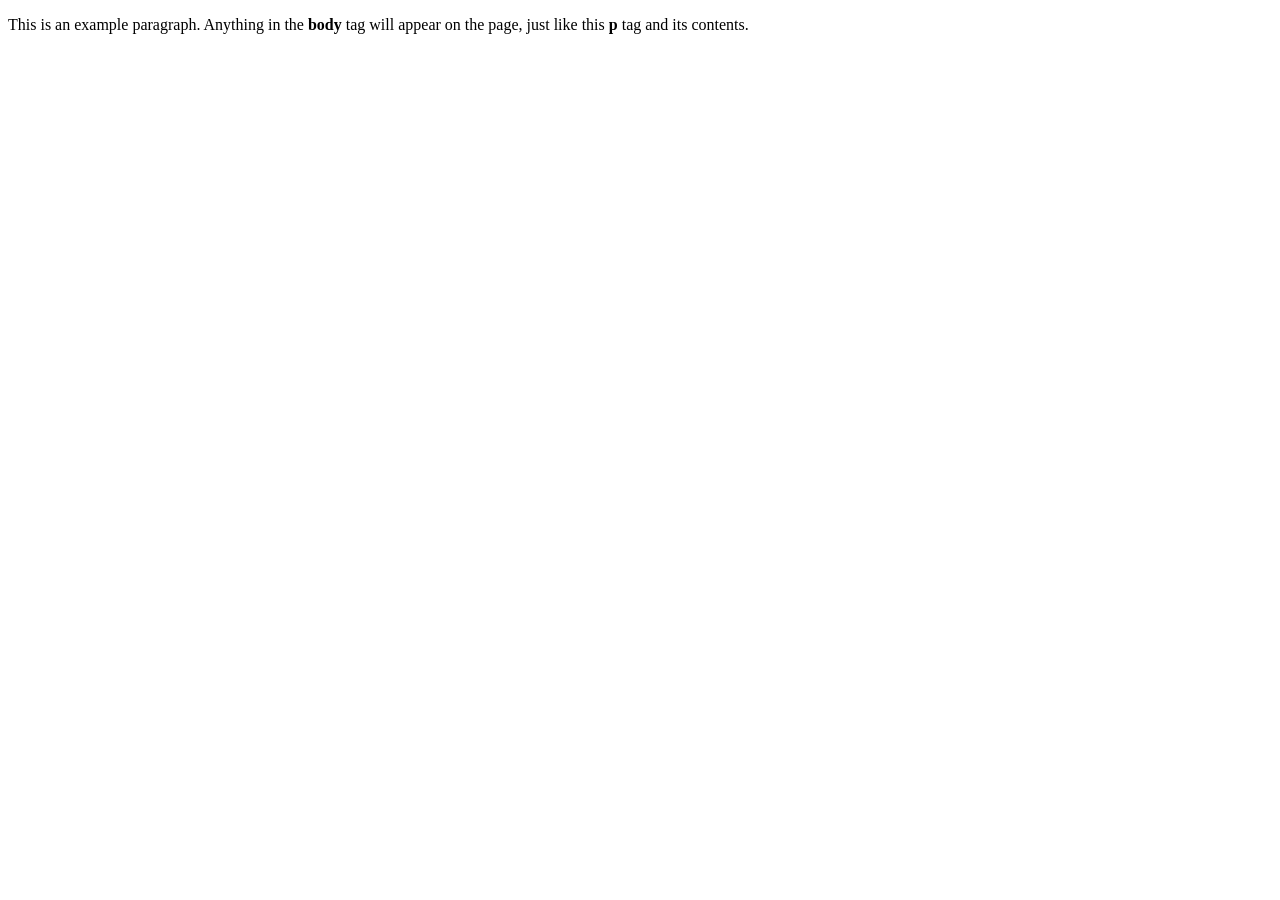
==== Index.html @ 149c7326 "Create Index.html" ====
<!doctype html>
<html>
  <head>
    <title>This is the title of the webpage!</title>
  </head>
  <body>
    <p>This is an example paragraph. Anything in the <strong>body</strong> tag will appear on the page, just like this <strong>p</strong> tag and its contents.</p>
  </body>
</html>
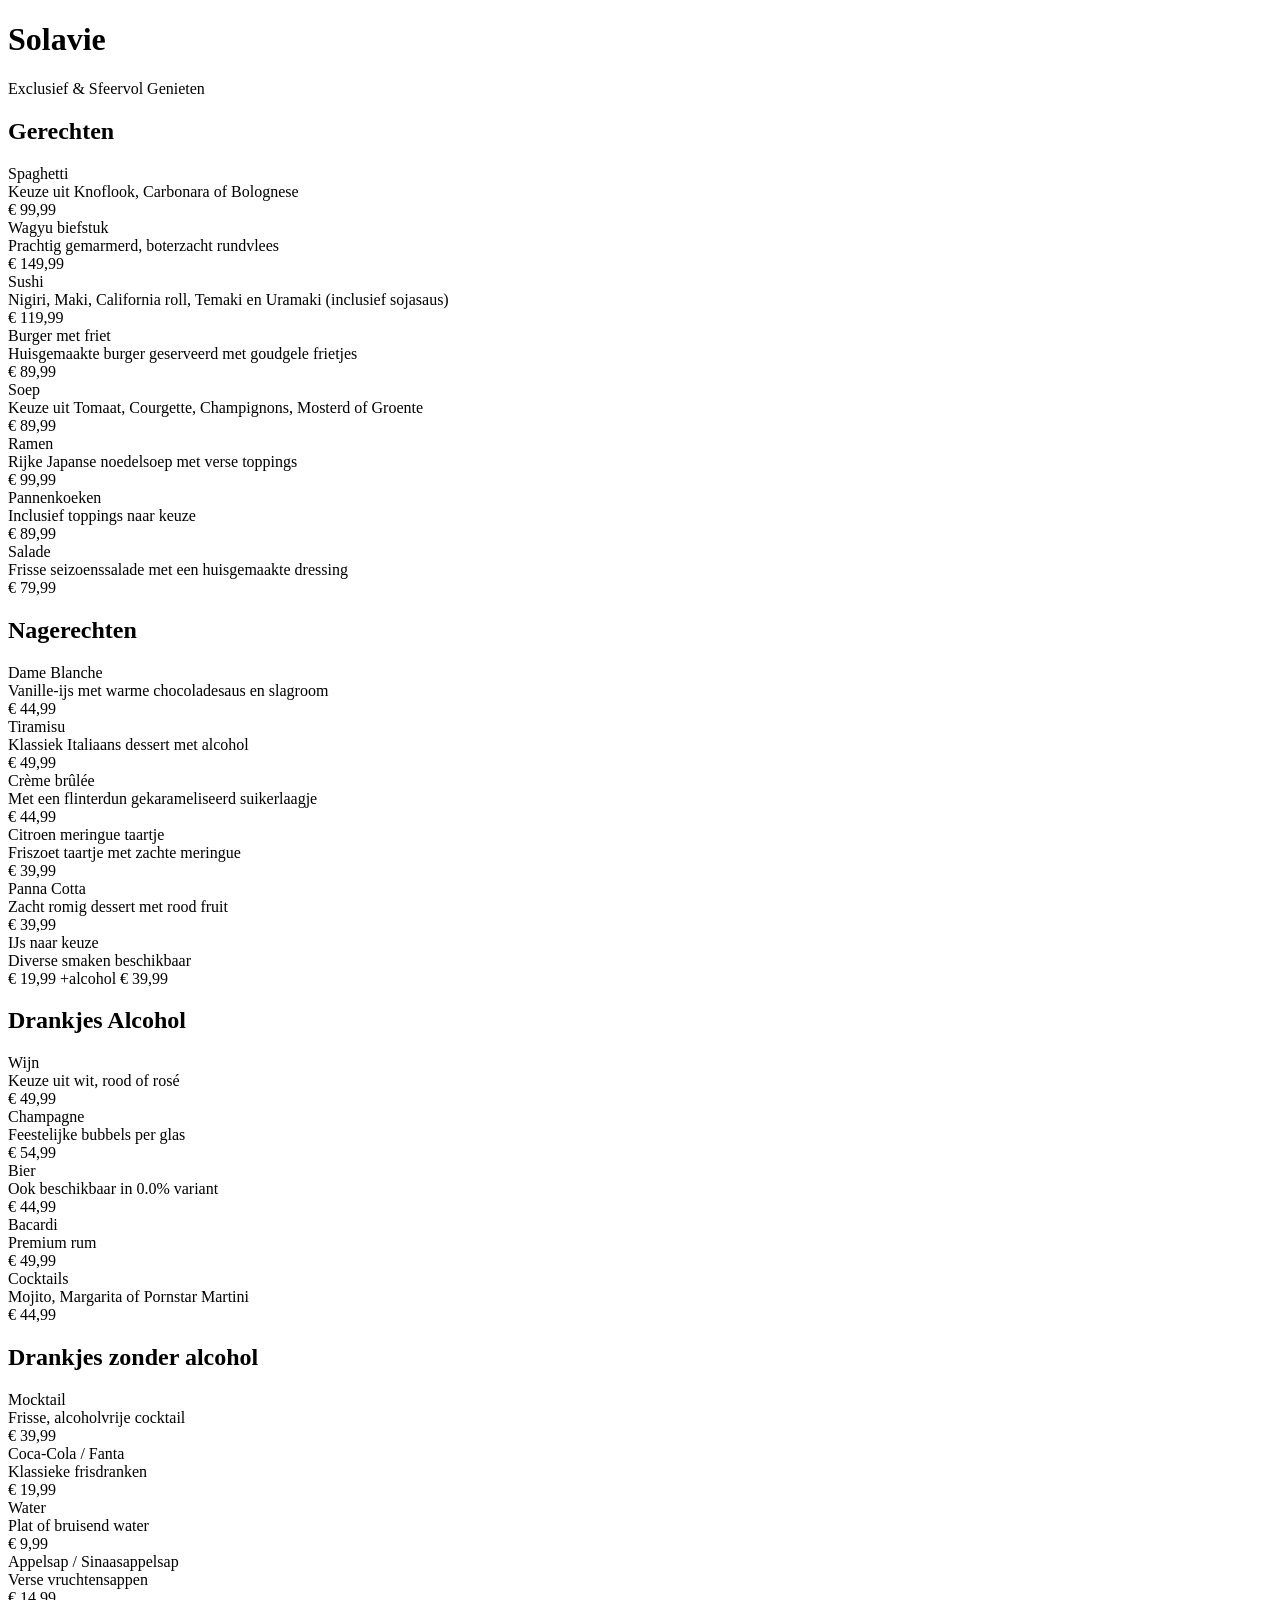
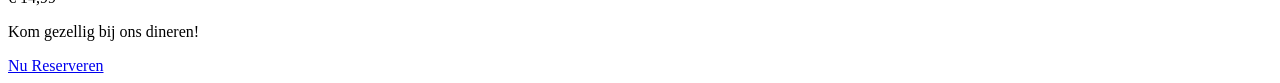
==== commit 1192b5fc: "Update Index.html" ====
--- a/Index.html
+++ b/Index.html
@@ -1,9 +1,234 @@
-<!doctype html>
-<html>
-  <head>
-    <title>This is the title of the webpage!</title>
-  </head>
-  <body>
-    <p>This is an example paragraph. Anything in the <strong>body</strong> tag will appear on the page, just like this <strong>p</strong> tag and its contents.</p>
-  </body>
+<!DOCTYPE html>
+<html lang="nl">
+<head>
+    <meta charset="UTF-8">
+    <meta name="viewport" content="width=device-width, initial-scale=1.0">
+    <title>Solavie - Menukaart</title>
+    <!-- Koppeling naar het aparte CSS-bestand -->
+    <link rel="stylesheet" href="style.css">
+</head>
+<body>
+
+    <header>
+        <h1>Solavie</h1>
+        <p>Exclusief & Sfeervol Genieten</p>
+    </header>
+
+    <div class="container">
+
+        <!-- GERECHTEN -->
+        <section class="menu-section">
+            <h2>Gerechten</h2>
+            
+            <div class="menu-item">
+                <div class="item-info">
+                    <div class="item-name">Spaghetti</div>
+                    <div class="item-description">Keuze uit Knoflook, Carbonara of Bolognese</div>
+                </div>
+                <div class="item-price">&euro; 99,99</div>
+            </div>
+
+            <div class="menu-item">
+                <div class="item-info">
+                    <div class="item-name">Wagyu biefstuk</div>
+                    <div class="item-description">Prachtig gemarmerd, boterzacht rundvlees</div>
+                </div>
+                <div class="item-price">&euro; 149,99</div>
+            </div>
+
+            <div class="menu-item">
+                <div class="item-info">
+                    <div class="item-name">Sushi</div>
+                    <div class="item-description">Nigiri, Maki, California roll, Temaki en Uramaki (inclusief sojasaus)</div>
+                </div>
+                <div class="item-price">&euro; 119,99</div>
+            </div>
+
+            <div class="menu-item">
+                <div class="item-info">
+                    <div class="item-name">Burger met friet</div>
+                    <div class="item-description">Huisgemaakte burger geserveerd met goudgele frietjes</div>
+                </div>
+                <div class="item-price">&euro; 89,99</div>
+            </div>
+
+            <div class="menu-item">
+                <div class="item-info">
+                    <div class="item-name">Soep</div>
+                    <div class="item-description">Keuze uit Tomaat, Courgette, Champignons, Mosterd of Groente</div>
+                </div>
+                <div class="item-price">&euro; 89,99</div>
+            </div>
+
+            <div class="menu-item">
+                <div class="item-info">
+                    <div class="item-name">Ramen</div>
+                    <div class="item-description">Rijke Japanse noedelsoep met verse toppings</div>
+                </div>
+                <div class="item-price">&euro; 99,99</div>
+            </div>
+
+            <div class="menu-item">
+                <div class="item-info">
+                    <div class="item-name">Pannenkoeken</div>
+                    <div class="item-description">Inclusief toppings naar keuze</div>
+                </div>
+                <div class="item-price">&euro; 89,99</div>
+            </div>
+
+            <div class="menu-item">
+                <div class="item-info">
+                    <div class="item-name">Salade</div>
+                    <div class="item-description">Frisse seizoenssalade met een huisgemaakte dressing</div>
+                </div>
+                <div class="item-price">&euro; 79,99</div>
+            </div>
+        </section>
+
+        <!-- NAGERECHTEN -->
+        <section class="menu-section">
+            <h2>Nagerechten</h2>
+
+            <div class="menu-item">
+                <div class="item-info">
+                    <div class="item-name">Dame Blanche</div>
+                    <div class="item-description">Vanille-ijs met warme chocoladesaus en slagroom</div>
+                </div>
+                <div class="item-price">&euro; 44,99</div>
+            </div>
+
+            <div class="menu-item">
+                <div class="item-info">
+                    <div class="item-name">Tiramisu</div>
+                    <div class="item-description">Klassiek Italiaans dessert met alcohol</div>
+                </div>
+                <div class="item-price">&euro; 49,99</div>
+            </div>
+
+            <div class="menu-item">
+                <div class="item-info">
+                    <div class="item-name">Cr&egrave;me br&ucirc;l&eacute;e</div>
+                    <div class="item-description">Met een flinterdun gekarameliseerd suikerlaagje</div>
+                </div>
+                <div class="item-price">&euro; 44,99</div>
+            </div>
+
+            <div class="menu-item">
+                <div class="item-info">
+                    <div class="item-name">Citroen meringue taartje</div>
+                    <div class="item-description">Friszoet taartje met zachte meringue</div>
+                </div>
+                <div class="item-price">&euro; 39,99</div>
+            </div>
+
+            <div class="menu-item">
+                <div class="item-info">
+                    <div class="item-name">Panna Cotta</div>
+                    <div class="item-description">Zacht romig dessert met rood fruit</div>
+                </div>
+                <div class="item-price">&euro; 39,99</div>
+            </div>
+
+            <div class="menu-item">
+                <div class="item-info">
+                    <div class="item-name">IJs naar keuze</div>
+                    <div class="item-description">Diverse smaken beschikbaar</div>
+                </div>
+                <div class="item-price">
+                    &euro; 19,99
+                    <span class="price-note">+alcohol &euro; 39,99</span>
+                </div>
+            </div>
+        </section>
+
+        <!-- ALCOHOLISCHE DRANKEN -->
+        <section class="menu-section">
+            <h2>Drankjes Alcohol</h2>
+
+            <div class="menu-item">
+                <div class="item-info">
+                    <div class="item-name">Wijn</div>
+                    <div class="item-description">Keuze uit wit, rood of ros&eacute;</div>
+                </div>
+                <div class="item-price">&euro; 49,99</div>
+            </div>
+
+            <div class="menu-item">
+                <div class="item-info">
+                    <div class="item-name">Champagne</div>
+                    <div class="item-description">Feestelijke bubbels per glas</div>
+                </div>
+                <div class="item-price">&euro; 54,99</div>
+            </div>
+
+            <div class="menu-item">
+                <div class="item-info">
+                    <div class="item-name">Bier</div>
+                    <div class="item-description">Ook beschikbaar in 0.0% variant</div>
+                </div>
+                <div class="item-price">&euro; 44,99</div>
+            </div>
+
+            <div class="menu-item">
+                <div class="item-info">
+                    <div class="item-name">Bacardi</div>
+                    <div class="item-description">Premium rum</div>
+                </div>
+                <div class="item-price">&euro; 49,99</div>
+            </div>
+
+            <div class="menu-item">
+                <div class="item-info">
+                    <div class="item-name">Cocktails</div>
+                    <div class="item-description">Mojito, Margarita of Pornstar Martini</div>
+                </div>
+                <div class="item-price">&euro; 44,99</div>
+            </div>
+        </section>
+
+        <!-- ALCOHOLVRIJE DRANKEN -->
+        <section class="menu-section">
+            <h2>Drankjes zonder alcohol</h2>
+
+            <div class="menu-item">
+                <div class="item-info">
+                    <div class="item-name">Mocktail</div>
+                    <div class="item-description">Frisse, alcoholvrije cocktail</div>
+                </div>
+                <div class="item-price">&euro; 39,99</div>
+            </div>
+
+            <div class="menu-item">
+                <div class="item-info">
+                    <div class="item-name">Coca-Cola / Fanta</div>
+                    <div class="item-description">Klassieke frisdranken</div>
+                </div>
+                <div class="item-price">&euro; 19,99</div>
+            </div>
+
+            <div class="menu-item">
+                <div class="item-info">
+                    <div class="item-name">Water</div>
+                    <div class="item-description">Plat of bruisend water</div>
+                </div>
+                <div class="item-price">&euro; 9,99</div>
+            </div>
+
+            <div class="menu-item">
+                <div class="item-info">
+                    <div class="item-name">Appelsap / Sinaasappelsap</div>
+                    <div class="item-description">Verse vruchtensappen</div>
+                </div>
+                <div class="item-price">&euro; 14,99</div>
+            </div>
+        </section>
+
+    </div>
+
+    <footer>
+        <p>Kom gezellig bij ons dineren!</p>
+        <a href="mailto:info@solavie.nl" class="btn-reserveer">Nu Reserveren</a>
+    </footer>
+
+</body>
 </html>
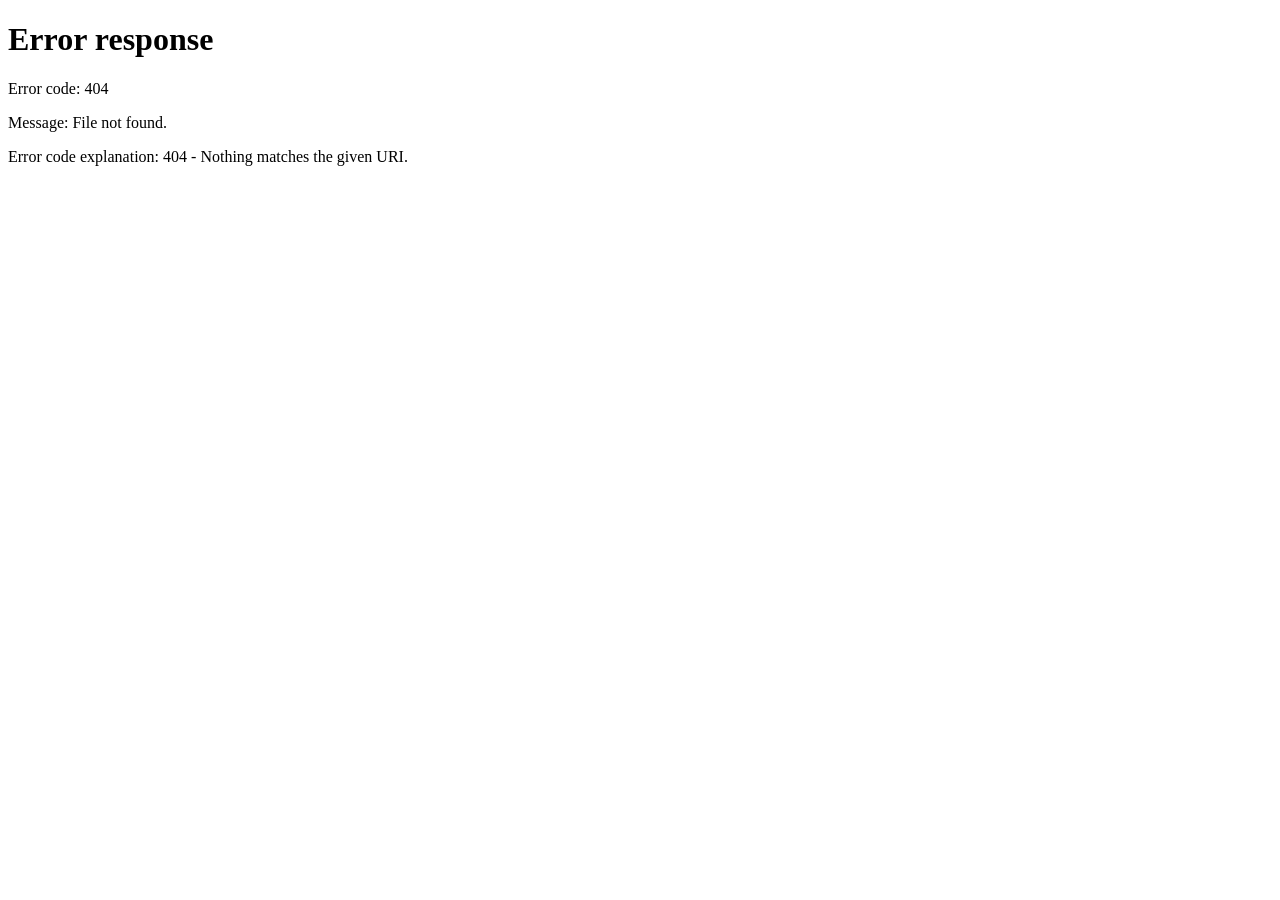
==== commit b2c6d57a: "Update Index.html" ====
--- a/Index.html
+++ b/Index.html
@@ -4,225 +4,68 @@
     <meta charset="UTF-8">
     <meta name="viewport" content="width=device-width, initial-scale=1.0">
     <title>Solavie - Menukaart</title>
-    <!-- Koppeling naar het aparte CSS-bestand -->
     <link rel="stylesheet" href="style.css">
+    <script>
+        // Automatische redirect als iemand handmatig naar de verkeerde URL-hoofdletters zoekt
+        if (window.location.pathname.endsWith('/Index.html')) {
+            window.location.replace(window.location.href.replace('/Index.html', '/index.html'));
+        }
+    </script>
 </head>
 <body>
 
     <header>
         <h1>Solavie</h1>
         <p>Exclusief & Sfeervol Genieten</p>
+        <nav class="nav-menu">
+            <a href="index.html" class="active">Menukaart</a>
+            <a href="recensies.html">Recensies</a>
+        </nav>
     </header>
 
     <div class="container">
-
         <!-- GERECHTEN -->
         <section class="menu-section">
             <h2>Gerechten</h2>
-            
-            <div class="menu-item">
-                <div class="item-info">
-                    <div class="item-name">Spaghetti</div>
-                    <div class="item-description">Keuze uit Knoflook, Carbonara of Bolognese</div>
-                </div>
-                <div class="item-price">&euro; 99,99</div>
-            </div>
-
-            <div class="menu-item">
-                <div class="item-info">
-                    <div class="item-name">Wagyu biefstuk</div>
-                    <div class="item-description">Prachtig gemarmerd, boterzacht rundvlees</div>
-                </div>
-                <div class="item-price">&euro; 149,99</div>
-            </div>
-
-            <div class="menu-item">
-                <div class="item-info">
-                    <div class="item-name">Sushi</div>
-                    <div class="item-description">Nigiri, Maki, California roll, Temaki en Uramaki (inclusief sojasaus)</div>
-                </div>
-                <div class="item-price">&euro; 119,99</div>
-            </div>
-
-            <div class="menu-item">
-                <div class="item-info">
-                    <div class="item-name">Burger met friet</div>
-                    <div class="item-description">Huisgemaakte burger geserveerd met goudgele frietjes</div>
-                </div>
-                <div class="item-price">&euro; 89,99</div>
-            </div>
-
-            <div class="menu-item">
-                <div class="item-info">
-                    <div class="item-name">Soep</div>
-                    <div class="item-description">Keuze uit Tomaat, Courgette, Champignons, Mosterd of Groente</div>
-                </div>
-                <div class="item-price">&euro; 89,99</div>
-            </div>
-
-            <div class="menu-item">
-                <div class="item-info">
-                    <div class="item-name">Ramen</div>
-                    <div class="item-description">Rijke Japanse noedelsoep met verse toppings</div>
-                </div>
-                <div class="item-price">&euro; 99,99</div>
-            </div>
-
-            <div class="menu-item">
-                <div class="item-info">
-                    <div class="item-name">Pannenkoeken</div>
-                    <div class="item-description">Inclusief toppings naar keuze</div>
-                </div>
-                <div class="item-price">&euro; 89,99</div>
-            </div>
-
-            <div class="menu-item">
-                <div class="item-info">
-                    <div class="item-name">Salade</div>
-                    <div class="item-description">Frisse seizoenssalade met een huisgemaakte dressing</div>
-                </div>
-                <div class="item-price">&euro; 79,99</div>
-            </div>
+            <div class="menu-item"><div class="item-info"><div class="item-name">Spaghetti</div><div class="item-description">Keuze uit Knoflook, Carbonara of Bolognese</div></div><div class="item-price">&euro; 99,99</div></div>
+            <div class="menu-item"><div class="item-info"><div class="item-name">Wagyu biefstuk</div><div class="item-description">Prachtig gemarmerd, boterzacht rundvlees</div></div><div class="item-price">&euro; 149,99</div></div>
+            <div class="menu-item"><div class="item-info"><div class="item-name">Sushi</div><div class="item-description">Nigiri, Maki, California roll, Temaki en Uramaki (inclusief sojasaus)</div></div><div class="item-price">&euro; 119,99</div></div>
+            <div class="menu-item"><div class="item-info"><div class="item-name">Burger met friet</div><div class="item-description">Huisgemaakte burger geserveerd met goudgele frietjes</div></div><div class="item-price">&euro; 89,99</div></div>
+            <div class="menu-item"><div class="item-info"><div class="item-name">Soep</div><div class="item-description">Keuze uit Tomaat, Courgette, Champignons, Mosterd of Groente</div></div><div class="item-price">&euro; 89,99</div></div>
+            <div class="menu-item"><div class="item-info"><div class="item-name">Ramen</div><div class="item-description">Rijke Japanse noedelsoep met verse toppings</div></div><div class="item-price">&euro; 99,99</div></div>
+            <div class="menu-item"><div class="item-info"><div class="item-name">Pannenkoeken</div><div class="item-description">Inclusief toppings naar keuze</div></div><div class="item-price">&euro; 89,99</div></div>
+            <div class="menu-item"><div class="item-info"><div class="item-name">Salade</div><div class="item-description">Frisse seizoenssalade met een huisgemaakte dressing</div></div><div class="item-price">&euro; 79,99</div></div>
         </section>
 
         <!-- NAGERECHTEN -->
         <section class="menu-section">
             <h2>Nagerechten</h2>
-
-            <div class="menu-item">
-                <div class="item-info">
-                    <div class="item-name">Dame Blanche</div>
-                    <div class="item-description">Vanille-ijs met warme chocoladesaus en slagroom</div>
-                </div>
-                <div class="item-price">&euro; 44,99</div>
-            </div>
-
-            <div class="menu-item">
-                <div class="item-info">
-                    <div class="item-name">Tiramisu</div>
-                    <div class="item-description">Klassiek Italiaans dessert met alcohol</div>
-                </div>
-                <div class="item-price">&euro; 49,99</div>
-            </div>
-
-            <div class="menu-item">
-                <div class="item-info">
-                    <div class="item-name">Cr&egrave;me br&ucirc;l&eacute;e</div>
-                    <div class="item-description">Met een flinterdun gekarameliseerd suikerlaagje</div>
-                </div>
-                <div class="item-price">&euro; 44,99</div>
-            </div>
-
-            <div class="menu-item">
-                <div class="item-info">
-                    <div class="item-name">Citroen meringue taartje</div>
-                    <div class="item-description">Friszoet taartje met zachte meringue</div>
-                </div>
-                <div class="item-price">&euro; 39,99</div>
-            </div>
-
-            <div class="menu-item">
-                <div class="item-info">
-                    <div class="item-name">Panna Cotta</div>
-                    <div class="item-description">Zacht romig dessert met rood fruit</div>
-                </div>
-                <div class="item-price">&euro; 39,99</div>
-            </div>
-
-            <div class="menu-item">
-                <div class="item-info">
-                    <div class="item-name">IJs naar keuze</div>
-                    <div class="item-description">Diverse smaken beschikbaar</div>
-                </div>
-                <div class="item-price">
-                    &euro; 19,99
-                    <span class="price-note">+alcohol &euro; 39,99</span>
-                </div>
-            </div>
+            <div class="menu-item"><div class="item-info"><div class="item-name">Dame Blanche</div><div class="item-description">Vanille-ijs met warme chocoladesaus en slagroom</div></div><div class="item-price">&euro; 44,99</div></div>
+            <div class="menu-item"><div class="item-info"><div class="item-name">Tiramisu</div><div class="item-description">Klassiek Italiaans dessert met alcohol</div></div><div class="item-price">&euro; 49,99</div></div>
+            <div class="menu-item"><div class="item-info"><div class="item-name">Cr&egrave;me br&ucirc;l&eacute;e</div><div class="item-description">Met een flinterdun gekarameliseerd suikerlaagje</div></div><div class="item-price">&euro; 44,99</div></div>
+            <div class="menu-item"><div class="item-info"><div class="item-name">Citroen meringue taartje</div><div class="item-description">Friszoet taartje met zachte meringue</div></div><div class="item-price">&euro; 39,99</div></div>
+            <div class="menu-item"><div class="item-info"><div class="item-name">Panna Cotta</div><div class="item-description">Zacht romig dessert met rood fruit</div></div><div class="item-price">&euro; 39,99</div></div>
+            <div class="menu-item"><div class="item-info"><div class="item-name">IJs naar keuze</div><div class="item-description">Diverse smaken beschikbaar</div></div><div class="item-price">&euro; 19,99 <span class="price-note">+alcohol &euro; 39,99</span></div></div>
         </section>
 
-        <!-- ALCOHOLISCHE DRANKEN -->
+        <!-- DRANKJES ALCOHOL -->
         <section class="menu-section">
             <h2>Drankjes Alcohol</h2>
-
-            <div class="menu-item">
-                <div class="item-info">
-                    <div class="item-name">Wijn</div>
-                    <div class="item-description">Keuze uit wit, rood of ros&eacute;</div>
-                </div>
-                <div class="item-price">&euro; 49,99</div>
-            </div>
-
-            <div class="menu-item">
-                <div class="item-info">
-                    <div class="item-name">Champagne</div>
-                    <div class="item-description">Feestelijke bubbels per glas</div>
-                </div>
-                <div class="item-price">&euro; 54,99</div>
-            </div>
-
-            <div class="menu-item">
-                <div class="item-info">
-                    <div class="item-name">Bier</div>
-                    <div class="item-description">Ook beschikbaar in 0.0% variant</div>
-                </div>
-                <div class="item-price">&euro; 44,99</div>
-            </div>
-
-            <div class="menu-item">
-                <div class="item-info">
-                    <div class="item-name">Bacardi</div>
-                    <div class="item-description">Premium rum</div>
-                </div>
-                <div class="item-price">&euro; 49,99</div>
-            </div>
-
-            <div class="menu-item">
-                <div class="item-info">
-                    <div class="item-name">Cocktails</div>
-                    <div class="item-description">Mojito, Margarita of Pornstar Martini</div>
-                </div>
-                <div class="item-price">&euro; 44,99</div>
-            </div>
+            <div class="menu-item"><div class="item-info"><div class="item-name">Wijn</div><div class="item-description">Keuze uit wit, rood of ros&eacute;</div></div><div class="item-price">&euro; 49,99</div></div>
+            <div class="menu-item"><div class="item-info"><div class="item-name">Champagne</div><div class="item-description">Feestelijke bubbels per glas</div></div><div class="item-price">&euro; 54,99</div></div>
+            <div class="menu-item"><div class="item-info"><div class="item-name">Bier</div><div class="item-description">Ook beschikbaar in 0.0% variant</div></div><div class="item-price">&euro; 44,99</div></div>
+            <div class="menu-item"><div class="item-info"><div class="item-name">Bacardi</div><div class="item-description">Premium rum</div></div><div class="item-price">&euro; 49,99</div></div>
+            <div class="menu-item"><div class="item-info"><div class="item-name">Cocktails</div><div class="item-description">Mojito, Margarita of Pornstar Martini</div></div><div class="item-price">&euro; 44,99</div></div>
         </section>
 
-        <!-- ALCOHOLVRIJE DRANKEN -->
+        <!-- DRANKJES ZONDER ALCOHOL -->
         <section class="menu-section">
             <h2>Drankjes zonder alcohol</h2>
-
-            <div class="menu-item">
-                <div class="item-info">
-                    <div class="item-name">Mocktail</div>
-                    <div class="item-description">Frisse, alcoholvrije cocktail</div>
-                </div>
-                <div class="item-price">&euro; 39,99</div>
-            </div>
-
-            <div class="menu-item">
-                <div class="item-info">
-                    <div class="item-name">Coca-Cola / Fanta</div>
-                    <div class="item-description">Klassieke frisdranken</div>
-                </div>
-                <div class="item-price">&euro; 19,99</div>
-            </div>
-
-            <div class="menu-item">
-                <div class="item-info">
-                    <div class="item-name">Water</div>
-                    <div class="item-description">Plat of bruisend water</div>
-                </div>
-                <div class="item-price">&euro; 9,99</div>
-            </div>
-
-            <div class="menu-item">
-                <div class="item-info">
-                    <div class="item-name">Appelsap / Sinaasappelsap</div>
-                    <div class="item-description">Verse vruchtensappen</div>
-                </div>
-                <div class="item-price">&euro; 14,99</div>
-            </div>
+            <div class="menu-item"><div class="item-info"><div class="item-name">Mocktail</div><div class="item-description">Frisse, alcoholvrije cocktail</div></div><div class="item-price">&euro; 39,99</div></div>
+            <div class="menu-item"><div class="item-info"><div class="item-name">Coca-Cola / Fanta</div><div class="item-description">Klassieke frisdranken</div></div><div class="item-price">&euro; 19,99</div></div>
+            <div class="menu-item"><div class="item-info"><div class="item-name">Water</div><div class="item-description">Plat of bruisend water</div></div><div class="item-price">&euro; 9,99</div></div>
+            <div class="menu-item"><div class="item-info"><div class="item-name">Appelsap / Sinaasappelsap</div><div class="item-description">Verse vruchtensappen</div></div><div class="item-price">&euro; 14,99</div></div>
         </section>
-
     </div>
 
     <footer>
--- a/style.css
+++ b/style.css
@@ -0,0 +1,147 @@
+:root {
+    --primary: #c5a880; /* Luxe goud/beige kleur */
+    --dark: #121212;    /* Donkere achtergrond van de website */
+    --light: #f4f4f4;   /* Algemene lichte tekstkleur */
+    --grey: #1a1a1a;    /* Achtergrondkleur van de menukaarten */
+}
+
+body {
+    font-family: 'Segoe UI', Tahoma, Geneva, Verdana, sans-serif;
+    background-color: var(--dark);
+    color: var(--light);
+    margin: 0;
+    padding: 0;
+    line-height: 1.6;
+}
+
+header {
+    text-align: center;
+    padding: 60px 20px;
+    background: linear-gradient(rgba(0,0,0,0.7), rgba(18,18,18,1));
+    border-bottom: 2px solid var(--primary);
+}
+
+header h1 {
+    font-size: 3.5rem;
+    margin: 0;
+    color: var(--primary);
+    letter-spacing: 4px;
+    text-transform: uppercase;
+}
+
+header p {
+    font-size: 1.2rem;
+    color: #888;
+    margin-top: 10px;
+}
+
+.container {
+    max-width: 900px;
+    margin: 40px auto;
+    padding: 0 20px;
+}
+
+.menu-section {
+    background-color: var(--grey);
+    border: 1px solid #2a2a2a;
+    border-radius: 8px;
+    padding: 30px;
+    margin-bottom: 40px;
+    box-shadow: 0 4px 15px rgba(0,0,0,0.5);
+}
+
+.menu-section h2 {
+    color: var(--primary);
+    font-size: 1.8rem;
+    border-bottom: 1px solid #333;
+    padding-bottom: 10px;
+    margin-top: 0;
+    text-transform: uppercase;
+    letter-spacing: 1px;
+}
+
+.menu-item {
+    display: flex;
+    justify-content: space-between;
+    align-items: baseline;
+    margin: 20px 0;
+    padding-bottom: 10px;
+    border-bottom: 1px dashed #2a2a2a;
+}
+
+.menu-item:last-child {
+    border-bottom: none;
+    padding-bottom: 0;
+}
+
+.item-info {
+    flex: 1;
+    padding-right: 20px;
+}
+
+.item-name {
+    font-size: 1.2rem;
+    font-weight: 600;
+    color: #fff;
+}
+
+.item-description {
+    font-size: 0.95rem;
+    color: #aaa;
+    margin-top: 4px;
+    font-style: italic;
+}
+
+.item-price {
+    font-size: 1.2rem;
+    font-weight: bold;
+    color: var(--primary);
+    white-space: nowrap;
+}
+
+.price-note {
+    display: block;
+    font-size: 0.8rem;
+    color: #888;
+    text-align: right;
+}
+
+footer {
+    text-align: center;
+    padding: 60px 20px;
+    background-color: var(--grey);
+    border-top: 1px solid #2a2a2a;
+}
+
+footer p {
+    font-size: 1.5rem;
+    color: var(--primary);
+    font-style: italic;
+    margin-bottom: 25px;
+}
+
+.btn-reserveer {
+    display: inline-block;
+    background-color: var(--primary);
+    color: var(--dark);
+    text-decoration: none;
+    padding: 12px 35px;
+    font-weight: bold;
+    border-radius: 4px;
+    text-transform: uppercase;
+    letter-spacing: 1px;
+    transition: all 0.3s ease;
+}
+
+.btn-reserveer:hover {
+    background-color: #fff;
+    transform: translateY(-2px);
+}
+
+/* Aanpassingen voor mobiele telefoons */
+@media (max-width: 600px) {
+    header h1 { font-size: 2.5rem; }
+    .menu-item { flex-direction: column; }
+    .item-price { margin-top: 8px; }
+    .price-note { text-align: left; }
+}
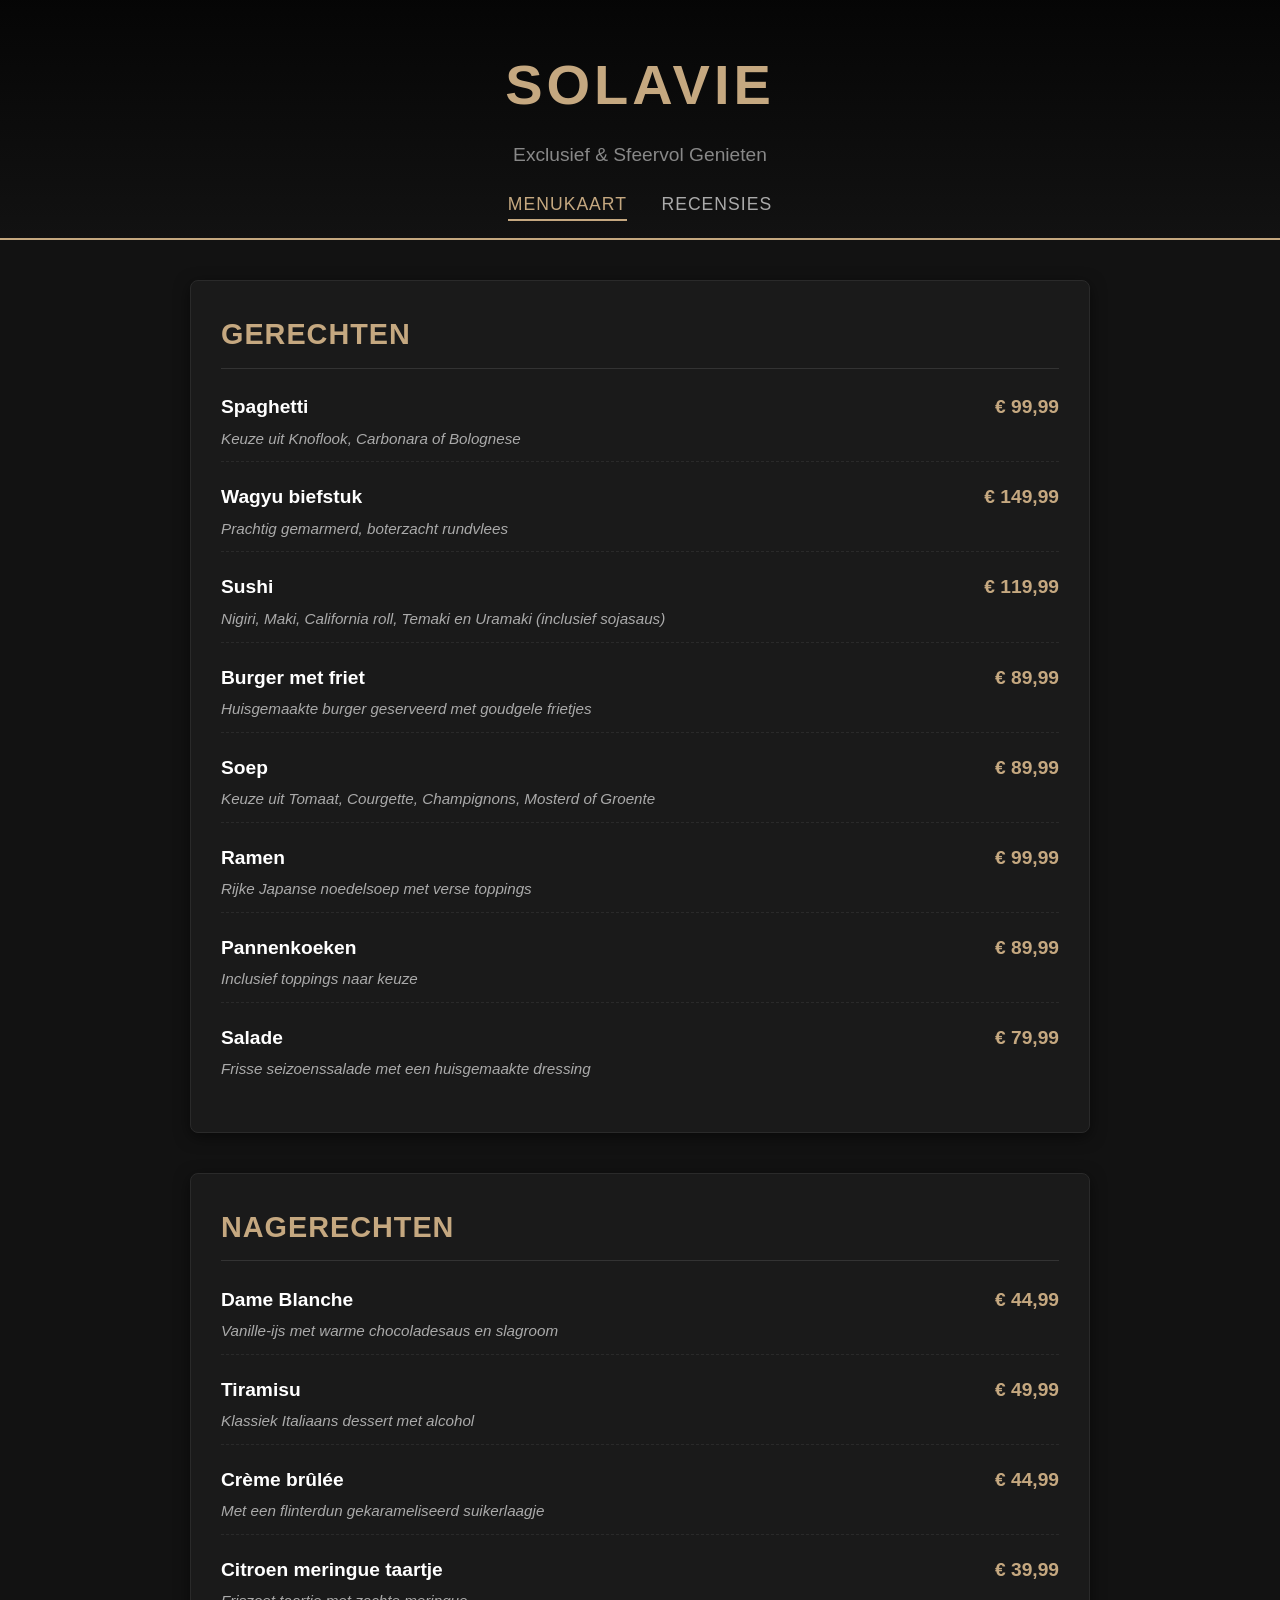
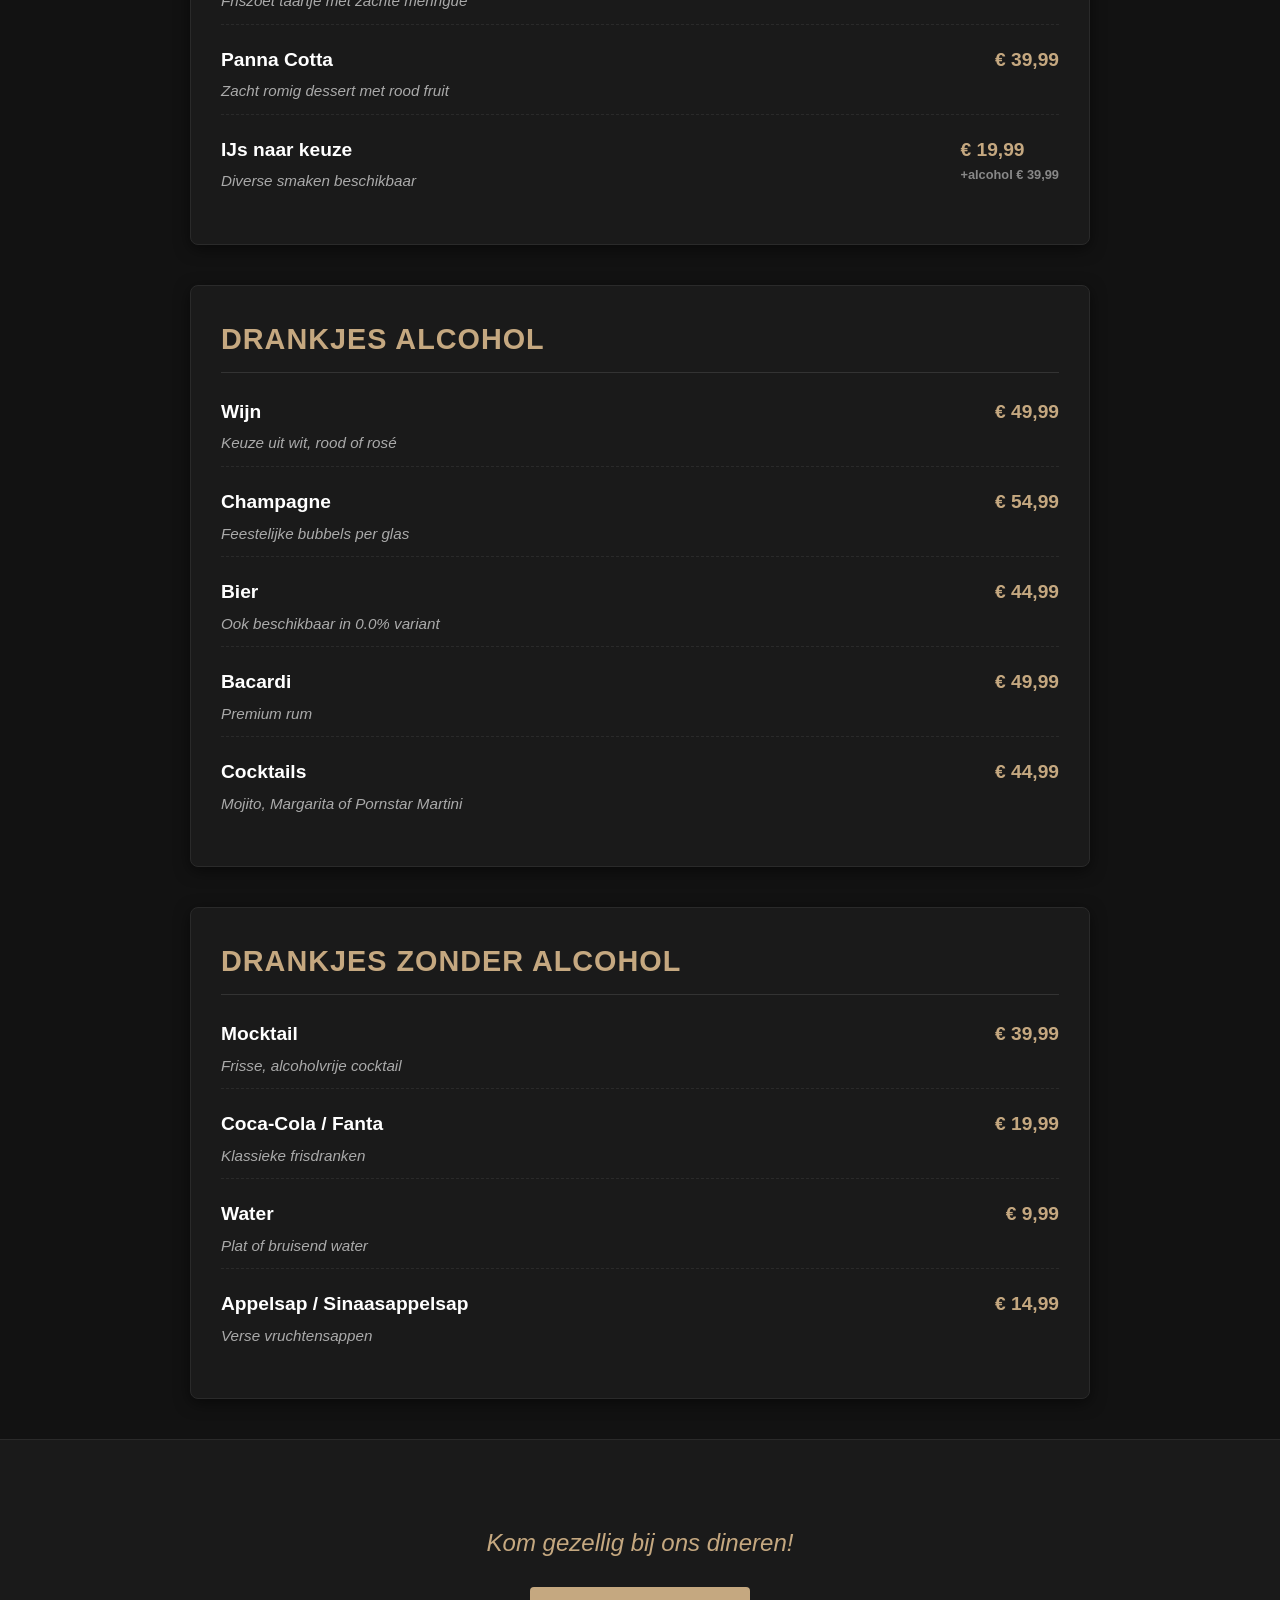
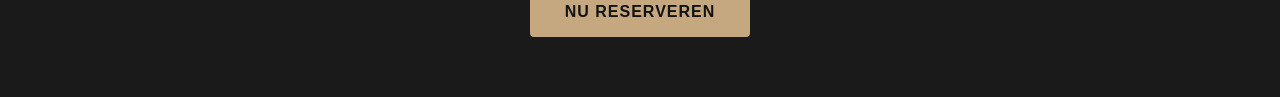
==== commit aa0eacfd: "Update Index.html" ====
--- a/Index.html
+++ b/Index.html
@@ -5,12 +5,6 @@
     <meta name="viewport" content="width=device-width, initial-scale=1.0">
     <title>Solavie - Menukaart</title>
     <link rel="stylesheet" href="style.css">
-    <script>
-        // Automatische redirect als iemand handmatig naar de verkeerde URL-hoofdletters zoekt
-        if (window.location.pathname.endsWith('/Index.html')) {
-            window.location.replace(window.location.href.replace('/Index.html', '/index.html'));
-        }
-    </script>
 </head>
 <body>
 
--- a/style.css
+++ b/style.css
@@ -1,8 +1,8 @@
 :root {
-    --primary: #c5a880; /* Luxe goud/beige kleur */
-    --dark: #121212;    /* Donkere achtergrond van de website */
-    --light: #f4f4f4;   /* Algemene lichte tekstkleur */
-    --grey: #1a1a1a;    /* Achtergrondkleur van de menukaarten */
+    --primary: #c5a880; 
+    --dark: #121212;    
+    --light: #f4f4f4;   
+    --grey: #1a1a1a;    
 }
 
 body {
@@ -16,7 +16,7 @@
 
 header {
     text-align: center;
-    padding: 60px 20px;
+    padding: 40px 20px 20px 20px;
     background: linear-gradient(rgba(0,0,0,0.7), rgba(18,18,18,1));
     border-bottom: 2px solid var(--primary);
 }
@@ -33,6 +33,28 @@
     font-size: 1.2rem;
     color: #888;
     margin-top: 10px;
+    margin-bottom: 20px;
+}
+
+/* Navigatiebalk */
+.nav-menu {
+    margin-top: 15px;
+}
+
+.nav-menu a {
+    color: #aaa;
+    text-decoration: none;
+    margin: 0 15px;
+    font-size: 1.1rem;
+    text-transform: uppercase;
+    letter-spacing: 1px;
+    padding-bottom: 5px;
+    transition: color 0.3s ease, border-bottom 0.3s ease;
+}
+
+.nav-menu a:hover, .nav-menu a.active {
+    color: var(--primary);
+    border-bottom: 2px solid var(--primary);
 }
 
 .container {
@@ -106,6 +128,34 @@
     text-align: right;
 }
 
+/* Recensie Kaartjes */
+.review-card {
+    background-color: #222;
+    border-left: 4px solid var(--primary);
+    padding: 20px;
+    margin: 20px 0;
+    border-radius: 0 8px 8px 0;
+}
+
+.review-stars {
+    color: var(--primary);
+    font-size: 1.2rem;
+    margin-bottom: 5px;
+}
+
+.review-text {
+    font-size: 1.1rem;
+    color: #fff;
+    font-style: italic;
+    margin: 0 0 10px 0;
+}
+
+.review-author {
+    color: #888;
+    font-size: 0.9rem;
+    font-weight: bold;
+}
+
 footer {
     text-align: center;
     padding: 60px 20px;
@@ -138,7 +188,6 @@
     transform: translateY(-2px);
 }
 
-/* Aanpassingen voor mobiele telefoons */
 @media (max-width: 600px) {
     header h1 { font-size: 2.5rem; }
     .menu-item { flex-direction: column; }
